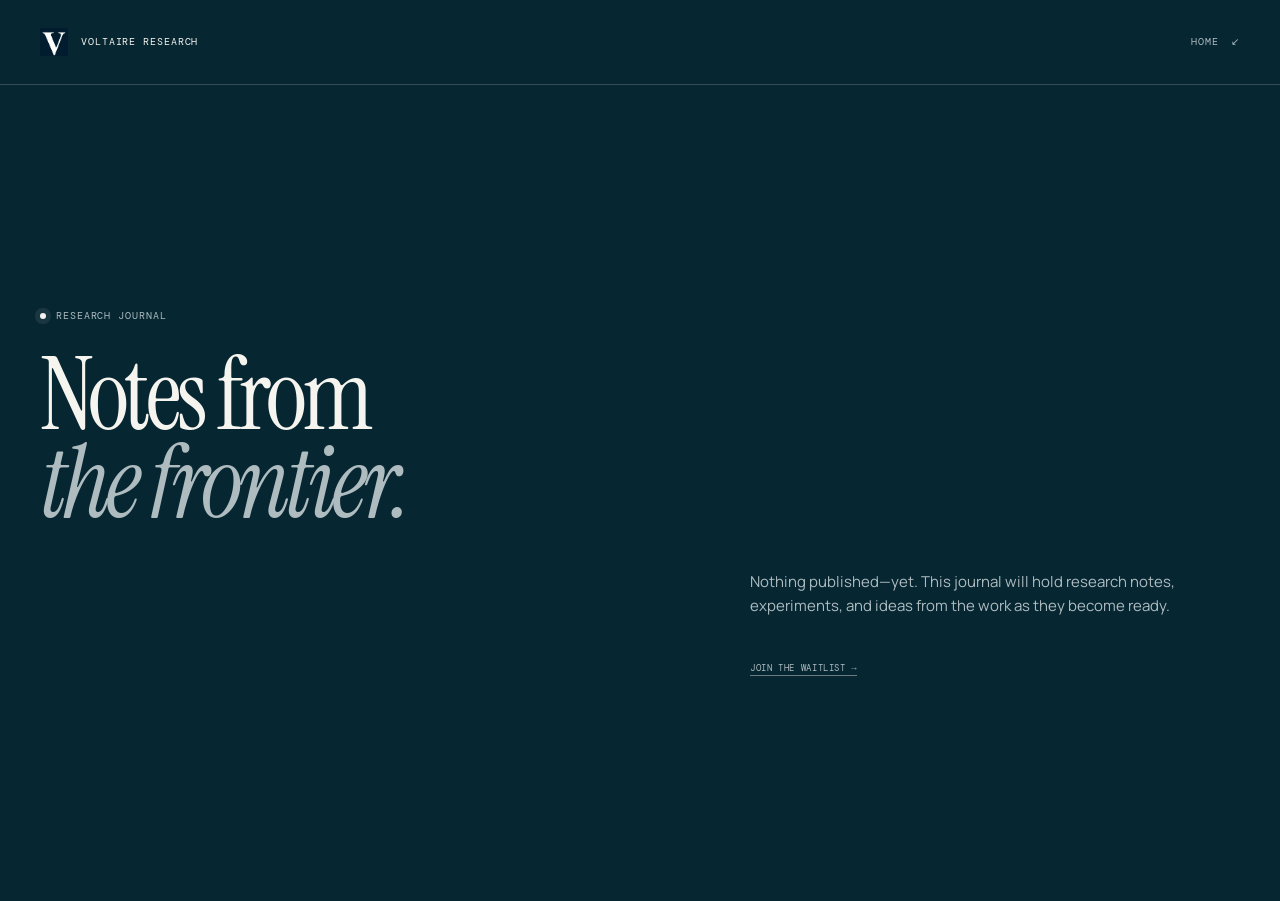
==== blog/index.html @ 727e172b "Build Voltaire Research waitlist site" ====
<!doctype html>
<html lang="en">
  <head>
    <meta charset="utf-8" />
    <meta name="viewport" content="width=device-width, initial-scale=1" />
    <meta name="description" content="Notes and research from Voltaire Research." />
    <meta name="theme-color" content="#062632" />
    <title>Journal — Voltaire Research</title>
    <link rel="icon" href="../assets/voltaire-mark.png" />
    <link rel="preconnect" href="https://fonts.googleapis.com" />
    <link rel="preconnect" href="https://fonts.gstatic.com" crossorigin />
    <link href="https://fonts.googleapis.com/css2?family=DM+Mono:wght@300;400&family=Instrument+Serif:ital@0;1&family=Manrope:wght@400;500&display=swap" rel="stylesheet" />
    <link rel="stylesheet" href="../styles.css" />
    <style>
      .journal { min-height: calc(100vh - 84px); display: grid; align-content: center; padding-block: 100px; }
      .journal h1 { margin-top: 22px; }
      .journal-note { max-width: 490px; margin: 42px 0 0 auto; color: var(--muted); }
      .back-link { display: inline-block; margin-top: 28px; border-bottom: 1px solid var(--line-strong); font-family: "DM Mono", monospace; font-size: 9px; letter-spacing: .07em; text-transform: uppercase; }
    </style>
  </head>
  <body>
    <header class="site-header">
      <nav class="shell nav" aria-label="Primary navigation">
        <a class="brand" href="../" aria-label="Voltaire Research home"><img src="../assets/voltaire-mark.png" alt="" /><span>Voltaire Research</span></a>
        <a class="journal-link" href="../">Home <span aria-hidden="true">↙</span></a>
      </nav>
    </header>
    <main class="shell journal">
      <div>
        <p class="eyebrow"><span class="signal" aria-hidden="true"></span> Research journal</p>
        <h1>Notes from<br /><em>the frontier.</em></h1>
        <div class="journal-note">
          <p>Nothing published—yet. This journal will hold research notes, experiments, and ideas from the work as they become ready.</p>
          <a class="back-link" href="../#waitlist">Join the waitlist →</a>
        </div>
      </div>
    </main>
  </body>
</html>
---- styles.css ----
:root {
  color-scheme: dark;
  --ink: #062632;
  --ink-deep: #041c25;
  --paper: #f6f4ee;
  --muted: #aebcc0;
  --line: rgba(246, 244, 238, 0.18);
  --line-strong: rgba(246, 244, 238, 0.42);
}

* { box-sizing: border-box; }
html { scroll-behavior: smooth; }
body {
  margin: 0;
  background: var(--ink);
  color: var(--paper);
  font-family: "Manrope", sans-serif;
  font-size: 15px;
  line-height: 1.6;
  -webkit-font-smoothing: antialiased;
}
a { color: inherit; text-decoration: none; }
button, input { font: inherit; }
::selection { background: var(--paper); color: var(--ink); }
.shell { width: min(1240px, calc(100% - 80px)); margin-inline: auto; }

.site-header {
  position: relative;
  z-index: 10;
  border-bottom: 1px solid var(--line);
}
.nav { min-height: 84px; display: flex; align-items: center; justify-content: space-between; }
.brand { display: inline-flex; align-items: center; gap: 13px; }
.brand img { width: 28px; height: 28px; object-fit: cover; }
.brand span, .journal-link, .eyebrow, .panel-index, .section-label, .availability, .form-note, .footer-meta {
  font-family: "DM Mono", monospace;
  text-transform: uppercase;
  letter-spacing: 0.09em;
}
.brand span { font-size: 10px; }
.journal-link { display: flex; gap: 12px; align-items: center; font-size: 10px; color: var(--muted); transition: color 180ms ease; }
.journal-link span { transition: transform 180ms ease; }
.journal-link:hover, .journal-link:focus-visible { color: var(--paper); }
.journal-link:hover span { transform: translate(3px, -3px); }

.hero {
  min-height: calc(100vh - 84px);
  display: grid;
  grid-template-columns: minmax(0, 1.5fr) minmax(340px, 0.65fr);
  gap: clamp(52px, 8vw, 132px);
  align-items: end;
  padding-block: clamp(82px, 11vh, 132px) clamp(76px, 10vh, 116px);
}
.eyebrow { display: flex; align-items: center; gap: 10px; margin: 0 0 28px; color: var(--muted); font-size: 10px; }
.signal { width: 6px; height: 6px; border-radius: 50%; background: var(--paper); box-shadow: 0 0 0 5px rgba(246,244,238,.08); }
h1 { margin: 0; font-family: "Instrument Serif", serif; font-size: clamp(65px, 7.8vw, 112px); font-weight: 400; letter-spacing: -0.045em; line-height: 0.88; }
h1 em { color: var(--muted); font-weight: 400; }
.waitlist-panel { align-self: end; border-top: 1px solid var(--line-strong); padding-top: 20px; }
.panel-index { margin: 0 0 62px; color: var(--muted); font-size: 9px; }
.waitlist-panel h2 { max-width: 360px; margin: 0 0 16px; font-family: "Instrument Serif", serif; font-size: clamp(30px, 3vw, 42px); font-weight: 400; line-height: 1.02; letter-spacing: -0.02em; }
.panel-copy { max-width: 420px; margin: 0 0 34px; color: var(--muted); font-size: 13px; }
.waitlist-form label { position: absolute; width: 1px; height: 1px; overflow: hidden; clip: rect(0,0,0,0); }
.form-row { display: grid; grid-template-columns: 1fr auto; border-bottom: 1px solid var(--line-strong); }
.form-row:focus-within { border-color: var(--paper); }
input { min-width: 0; border: 0; outline: 0; background: transparent; color: var(--paper); padding: 13px 12px 13px 0; font-size: 13px; }
input::placeholder { color: #71868c; }
button { border: 0; background: transparent; color: var(--paper); padding: 13px 0 13px 18px; font-family: "DM Mono", monospace; font-size: 9px; letter-spacing: 0.07em; text-transform: uppercase; cursor: pointer; }
button span { display: inline-block; margin-left: 8px; transition: transform 180ms ease; }
button:hover span { transform: translateX(4px); }
.form-note, .form-status { margin: 11px 0 0; color: #71868c; font-size: 8px; }
.form-status { min-height: 1.6em; color: var(--paper); text-transform: none; }

.principles { border-top: 1px solid var(--line); padding-block: 92px; }
.principle-grid { display: grid; grid-template-columns: 1fr 2.2fr 0.7fr; gap: 60px; align-items: start; }
.section-label, .availability { margin: 7px 0 0; color: var(--muted); font-size: 9px; }
.manifesto { max-width: 780px; margin: 0; font-family: "Instrument Serif", serif; font-size: clamp(32px, 4vw, 52px); line-height: 1.08; letter-spacing: -0.025em; }
.availability { text-align: right; line-height: 1.8; }
.availability span { color: #71868c; }

.site-footer { border-top: 1px solid var(--line); background: var(--ink-deep); padding-block: 72px 34px; }
.footer-grid { display: grid; grid-template-columns: minmax(0, 1fr) auto; align-items: end; gap: 60px; }
.wordmark { display: block; width: min(540px, 60vw); height: auto; }
.footer-meta { color: var(--muted); font-size: 8px; text-align: right; }
.footer-meta p { margin: 8px 0 0; }

@media (max-width: 900px) {
  .shell { width: min(100% - 40px, 1240px); }
  .hero { min-height: auto; grid-template-columns: 1fr; gap: 80px; padding-block: 80px; }
  .waitlist-panel { max-width: 540px; }
  .panel-index { margin-bottom: 40px; }
  .principle-grid { grid-template-columns: 1fr; gap: 32px; }
  .availability { text-align: left; }
}
@media (max-width: 560px) {
  .nav { min-height: 70px; }
  .brand span { display: none; }
  .hero { padding-block: 64px 72px; }
  h1 { font-size: clamp(54px, 16vw, 76px); }
  .form-row { grid-template-columns: 1fr; }
  button { padding-left: 0; text-align: left; }
  .principles { padding-block: 68px; }
  .footer-grid { grid-template-columns: 1fr; gap: 38px; }
  .wordmark { width: 100%; }
  .footer-meta { text-align: left; }
}
@media (prefers-reduced-motion: reduce) {
  * { scroll-behavior: auto !important; transition: none !important; }
}
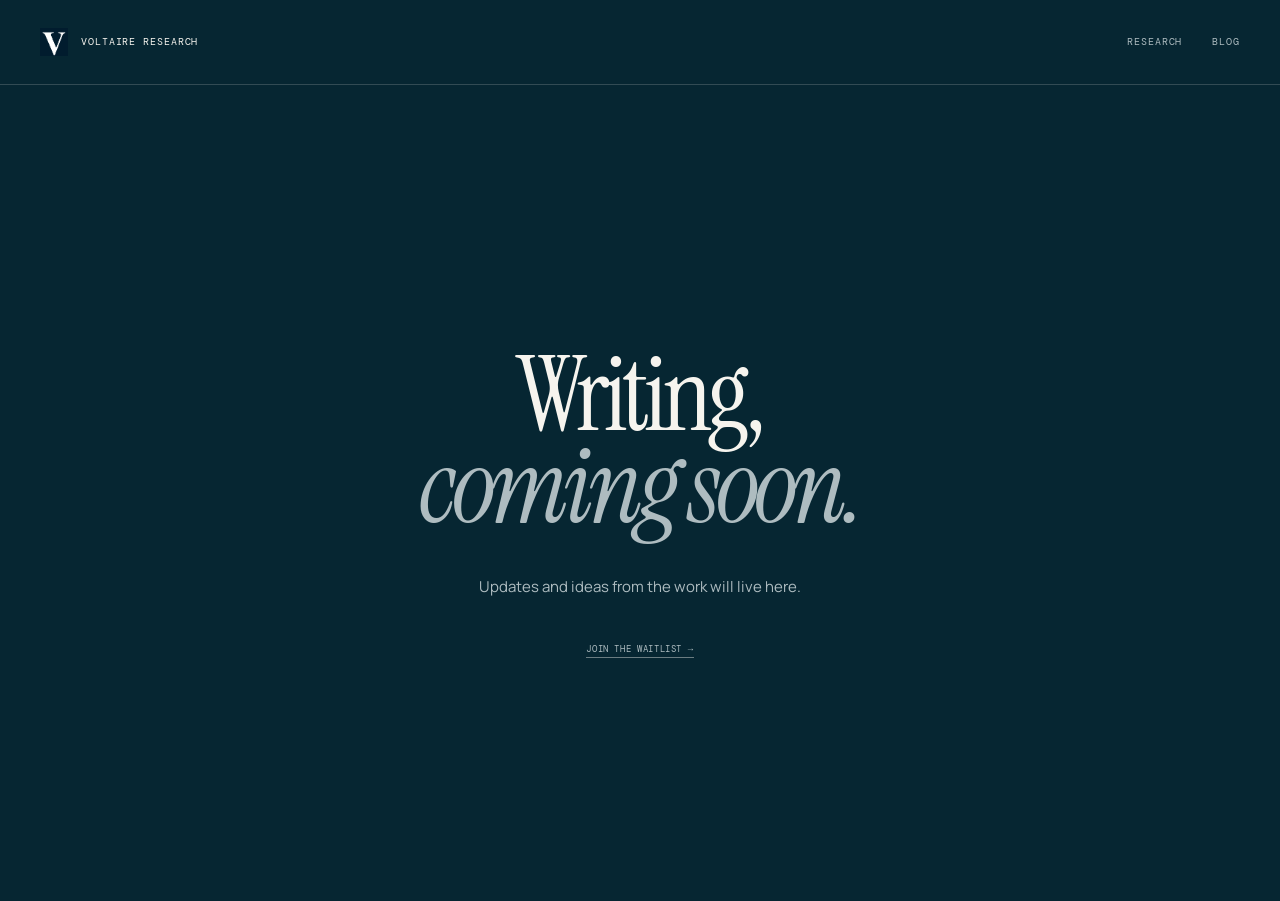
==== commit 8b8338b0: "Strip portfolio-style landing page details" ====
--- a/blog/index.html
+++ b/blog/index.html
@@ -5,16 +5,16 @@
     <meta name="viewport" content="width=device-width, initial-scale=1" />
     <meta name="description" content="Notes and research from Voltaire Research." />
     <meta name="theme-color" content="#062632" />
-    <title>Journal — Voltaire Research</title>
+    <title>Blog — Voltaire Research</title>
     <link rel="icon" href="../assets/voltaire-mark.png" />
     <link rel="preconnect" href="https://fonts.googleapis.com" />
     <link rel="preconnect" href="https://fonts.gstatic.com" crossorigin />
     <link href="https://fonts.googleapis.com/css2?family=DM+Mono:wght@300;400&family=Instrument+Serif:ital@0;1&family=Manrope:wght@400;500&display=swap" rel="stylesheet" />
     <link rel="stylesheet" href="../styles.css" />
     <style>
-      .journal { min-height: calc(100vh - 84px); display: grid; align-content: center; padding-block: 100px; }
+      .journal { min-height: calc(100vh - 84px); display: grid; align-content: center; padding-block: 100px; text-align: center; }
       .journal h1 { margin-top: 22px; }
-      .journal-note { max-width: 490px; margin: 42px 0 0 auto; color: var(--muted); }
+      .journal-note { max-width: 490px; margin: 42px auto 0; color: var(--muted); }
       .back-link { display: inline-block; margin-top: 28px; border-bottom: 1px solid var(--line-strong); font-family: "DM Mono", monospace; font-size: 9px; letter-spacing: .07em; text-transform: uppercase; }
     </style>
   </head>
@@ -22,15 +22,14 @@
     <header class="site-header">
       <nav class="shell nav" aria-label="Primary navigation">
         <a class="brand" href="../" aria-label="Voltaire Research home"><img src="../assets/voltaire-mark.png" alt="" /><span>Voltaire Research</span></a>
-        <a class="journal-link" href="../">Home <span aria-hidden="true">↙</span></a>
+        <div class="nav-links"><a class="journal-link" href="../research/">Research</a><a class="journal-link" href="../blog/">Blog</a></div>
       </nav>
     </header>
     <main class="shell journal">
       <div>
-        <p class="eyebrow"><span class="signal" aria-hidden="true"></span> Research journal</p>
-        <h1>Notes from<br /><em>the frontier.</em></h1>
+        <h1>Writing,<br /><em>coming soon.</em></h1>
         <div class="journal-note">
-          <p>Nothing published—yet. This journal will hold research notes, experiments, and ideas from the work as they become ready.</p>
+          <p>Updates and ideas from the work will live here.</p>
           <a class="back-link" href="../#waitlist">Join the waitlist →</a>
         </div>
       </div>
--- a/styles.css
+++ b/styles.css
@@ -30,9 +30,10 @@
   border-bottom: 1px solid var(--line);
 }
 .nav { min-height: 84px; display: flex; align-items: center; justify-content: space-between; }
+.nav-links { display: flex; align-items: center; gap: 30px; }
 .brand { display: inline-flex; align-items: center; gap: 13px; }
 .brand img { width: 28px; height: 28px; object-fit: cover; }
-.brand span, .journal-link, .eyebrow, .panel-index, .section-label, .availability, .form-note, .footer-meta {
+.brand span, .journal-link, .footer-meta {
   font-family: "DM Mono", monospace;
   text-transform: uppercase;
   letter-spacing: 0.09em;
@@ -45,20 +46,20 @@
 
 .hero {
   min-height: calc(100vh - 84px);
-  display: grid;
-  grid-template-columns: minmax(0, 1.5fr) minmax(340px, 0.65fr);
-  gap: clamp(52px, 8vw, 132px);
-  align-items: end;
-  padding-block: clamp(82px, 11vh, 132px) clamp(76px, 10vh, 116px);
+  display: flex;
+  flex-direction: column;
+  justify-content: center;
+  align-items: center;
+  gap: 58px;
+  padding-block: 82px;
+  text-align: center;
 }
-.eyebrow { display: flex; align-items: center; gap: 10px; margin: 0 0 28px; color: var(--muted); font-size: 10px; }
-.signal { width: 6px; height: 6px; border-radius: 50%; background: var(--paper); box-shadow: 0 0 0 5px rgba(246,244,238,.08); }
-h1 { margin: 0; font-family: "Instrument Serif", serif; font-size: clamp(65px, 7.8vw, 112px); font-weight: 400; letter-spacing: -0.045em; line-height: 0.88; }
+.hero-copy { width: 100%; }
+h1 { margin: 0; font-family: "Instrument Serif", serif; font-size: clamp(68px, 8.2vw, 118px); font-weight: 400; letter-spacing: -0.045em; line-height: 0.88; }
 h1 em { color: var(--muted); font-weight: 400; }
-.waitlist-panel { align-self: end; border-top: 1px solid var(--line-strong); padding-top: 20px; }
-.panel-index { margin: 0 0 62px; color: var(--muted); font-size: 9px; }
-.waitlist-panel h2 { max-width: 360px; margin: 0 0 16px; font-family: "Instrument Serif", serif; font-size: clamp(30px, 3vw, 42px); font-weight: 400; line-height: 1.02; letter-spacing: -0.02em; }
-.panel-copy { max-width: 420px; margin: 0 0 34px; color: var(--muted); font-size: 13px; }
+.waitlist-panel { width: min(100%, 520px); border: 1px solid var(--line); padding: 34px 36px 30px; text-align: left; }
+.waitlist-panel h2 { margin: 0 0 8px; font-family: "Instrument Serif", serif; font-size: clamp(32px, 3vw, 42px); font-weight: 400; line-height: 1.02; letter-spacing: -0.02em; }
+.waitlist-panel h2 + .waitlist-form { margin-top: 24px; }
 .waitlist-form label { position: absolute; width: 1px; height: 1px; overflow: hidden; clip: rect(0,0,0,0); }
 .form-row { display: grid; grid-template-columns: 1fr auto; border-bottom: 1px solid var(--line-strong); }
 .form-row:focus-within { border-color: var(--paper); }
@@ -67,41 +68,27 @@
 button { border: 0; background: transparent; color: var(--paper); padding: 13px 0 13px 18px; font-family: "DM Mono", monospace; font-size: 9px; letter-spacing: 0.07em; text-transform: uppercase; cursor: pointer; }
 button span { display: inline-block; margin-left: 8px; transition: transform 180ms ease; }
 button:hover span { transform: translateX(4px); }
-.form-note, .form-status { margin: 11px 0 0; color: #71868c; font-size: 8px; }
-.form-status { min-height: 1.6em; color: var(--paper); text-transform: none; }
-
-.principles { border-top: 1px solid var(--line); padding-block: 92px; }
-.principle-grid { display: grid; grid-template-columns: 1fr 2.2fr 0.7fr; gap: 60px; align-items: start; }
-.section-label, .availability { margin: 7px 0 0; color: var(--muted); font-size: 9px; }
-.manifesto { max-width: 780px; margin: 0; font-family: "Instrument Serif", serif; font-size: clamp(32px, 4vw, 52px); line-height: 1.08; letter-spacing: -0.025em; }
-.availability { text-align: right; line-height: 1.8; }
-.availability span { color: #71868c; }
+.form-status { min-height: 1.6em; margin: 11px 0 0; color: var(--paper); font-size: 11px; }
 
 .site-footer { border-top: 1px solid var(--line); background: var(--ink-deep); padding-block: 72px 34px; }
-.footer-grid { display: grid; grid-template-columns: minmax(0, 1fr) auto; align-items: end; gap: 60px; }
-.wordmark { display: block; width: min(540px, 60vw); height: auto; }
-.footer-meta { color: var(--muted); font-size: 8px; text-align: right; }
+.footer-grid { display: flex; justify-content: center; align-items: center; }
+.footer-meta { color: var(--muted); font-size: 8px; text-align: center; }
 .footer-meta p { margin: 8px 0 0; }
+.footer-meta .footer-statement { margin: 0 0 30px; color: var(--paper); font-family: "Instrument Serif", serif; font-size: clamp(30px, 3.5vw, 48px); line-height: .95; letter-spacing: -0.025em; text-transform: none; }
 
 @media (max-width: 900px) {
   .shell { width: min(100% - 40px, 1240px); }
-  .hero { min-height: auto; grid-template-columns: 1fr; gap: 80px; padding-block: 80px; }
-  .waitlist-panel { max-width: 540px; }
-  .panel-index { margin-bottom: 40px; }
-  .principle-grid { grid-template-columns: 1fr; gap: 32px; }
-  .availability { text-align: left; }
+  .hero { min-height: calc(100vh - 84px); gap: 52px; padding-block: 72px; }
 }
 @media (max-width: 560px) {
   .nav { min-height: 70px; }
   .brand span { display: none; }
   .hero { padding-block: 64px 72px; }
   h1 { font-size: clamp(54px, 16vw, 76px); }
+  .waitlist-panel { padding: 28px 24px 24px; }
   .form-row { grid-template-columns: 1fr; }
   button { padding-left: 0; text-align: left; }
-  .principles { padding-block: 68px; }
-  .footer-grid { grid-template-columns: 1fr; gap: 38px; }
-  .wordmark { width: 100%; }
-  .footer-meta { text-align: left; }
+  .footer-meta { text-align: center; }
 }
 @media (prefers-reduced-motion: reduce) {
   * { scroll-behavior: auto !important; transition: none !important; }
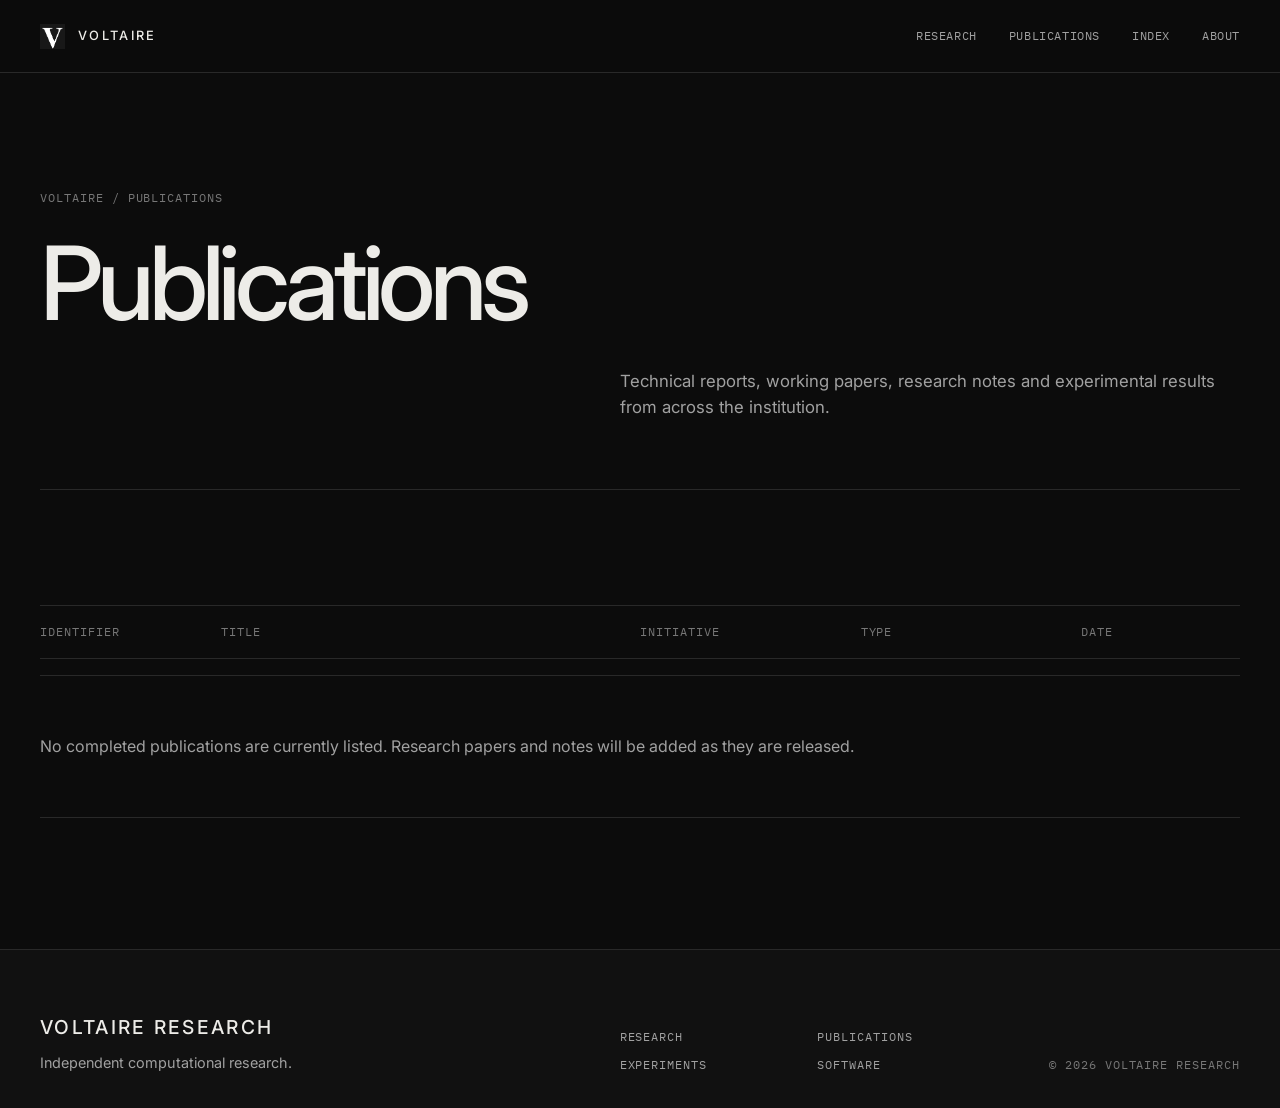
==== commit 4835f165: "Rebuild Voltaire as a research institution" ====
--- a/blog/index.html
+++ b/blog/index.html
@@ -1,38 +1 @@
-<!doctype html>
-<html lang="en">
-  <head>
-    <meta charset="utf-8" />
-    <meta name="viewport" content="width=device-width, initial-scale=1" />
-    <meta name="description" content="Notes and research from Voltaire Research." />
-    <meta name="theme-color" content="#062632" />
-    <title>Blog — Voltaire Research</title>
-    <link rel="icon" href="../assets/voltaire-mark.png" />
-    <link rel="preconnect" href="https://fonts.googleapis.com" />
-    <link rel="preconnect" href="https://fonts.gstatic.com" crossorigin />
-    <link href="https://fonts.googleapis.com/css2?family=DM+Mono:wght@300;400&family=Instrument+Serif:ital@0;1&family=Manrope:wght@400;500&display=swap" rel="stylesheet" />
-    <link rel="stylesheet" href="../styles.css" />
-    <style>
-      .journal { min-height: calc(100vh - 84px); display: grid; align-content: center; padding-block: 100px; text-align: center; }
-      .journal h1 { margin-top: 22px; }
-      .journal-note { max-width: 490px; margin: 42px auto 0; color: var(--muted); }
-      .back-link { display: inline-block; margin-top: 28px; border-bottom: 1px solid var(--line-strong); font-family: "DM Mono", monospace; font-size: 9px; letter-spacing: .07em; text-transform: uppercase; }
-    </style>
-  </head>
-  <body>
-    <header class="site-header">
-      <nav class="shell nav" aria-label="Primary navigation">
-        <a class="brand" href="../" aria-label="Voltaire Research home"><img src="../assets/voltaire-mark.png" alt="" /><span>Voltaire Research</span></a>
-        <div class="nav-links"><a class="journal-link" href="../research/">Research</a><a class="journal-link" href="../blog/">Blog</a></div>
-      </nav>
-    </header>
-    <main class="shell journal">
-      <div>
-        <h1>Writing,<br /><em>coming soon.</em></h1>
-        <div class="journal-note">
-          <p>Updates and ideas from the work will live here.</p>
-          <a class="back-link" href="../#waitlist">Join the waitlist →</a>
-        </div>
-      </div>
-    </main>
-  </body>
-</html>
+<!doctype html><html lang="en"><head><meta charset="utf-8"><meta name="viewport" content="width=device-width,initial-scale=1"><meta http-equiv="refresh" content="0; url=../publications/"><link rel="canonical" href="../publications/"><title>Publications — Voltaire Research</title></head><body><p><a href="../publications/">Continue to Publications</a></p></body></html>
